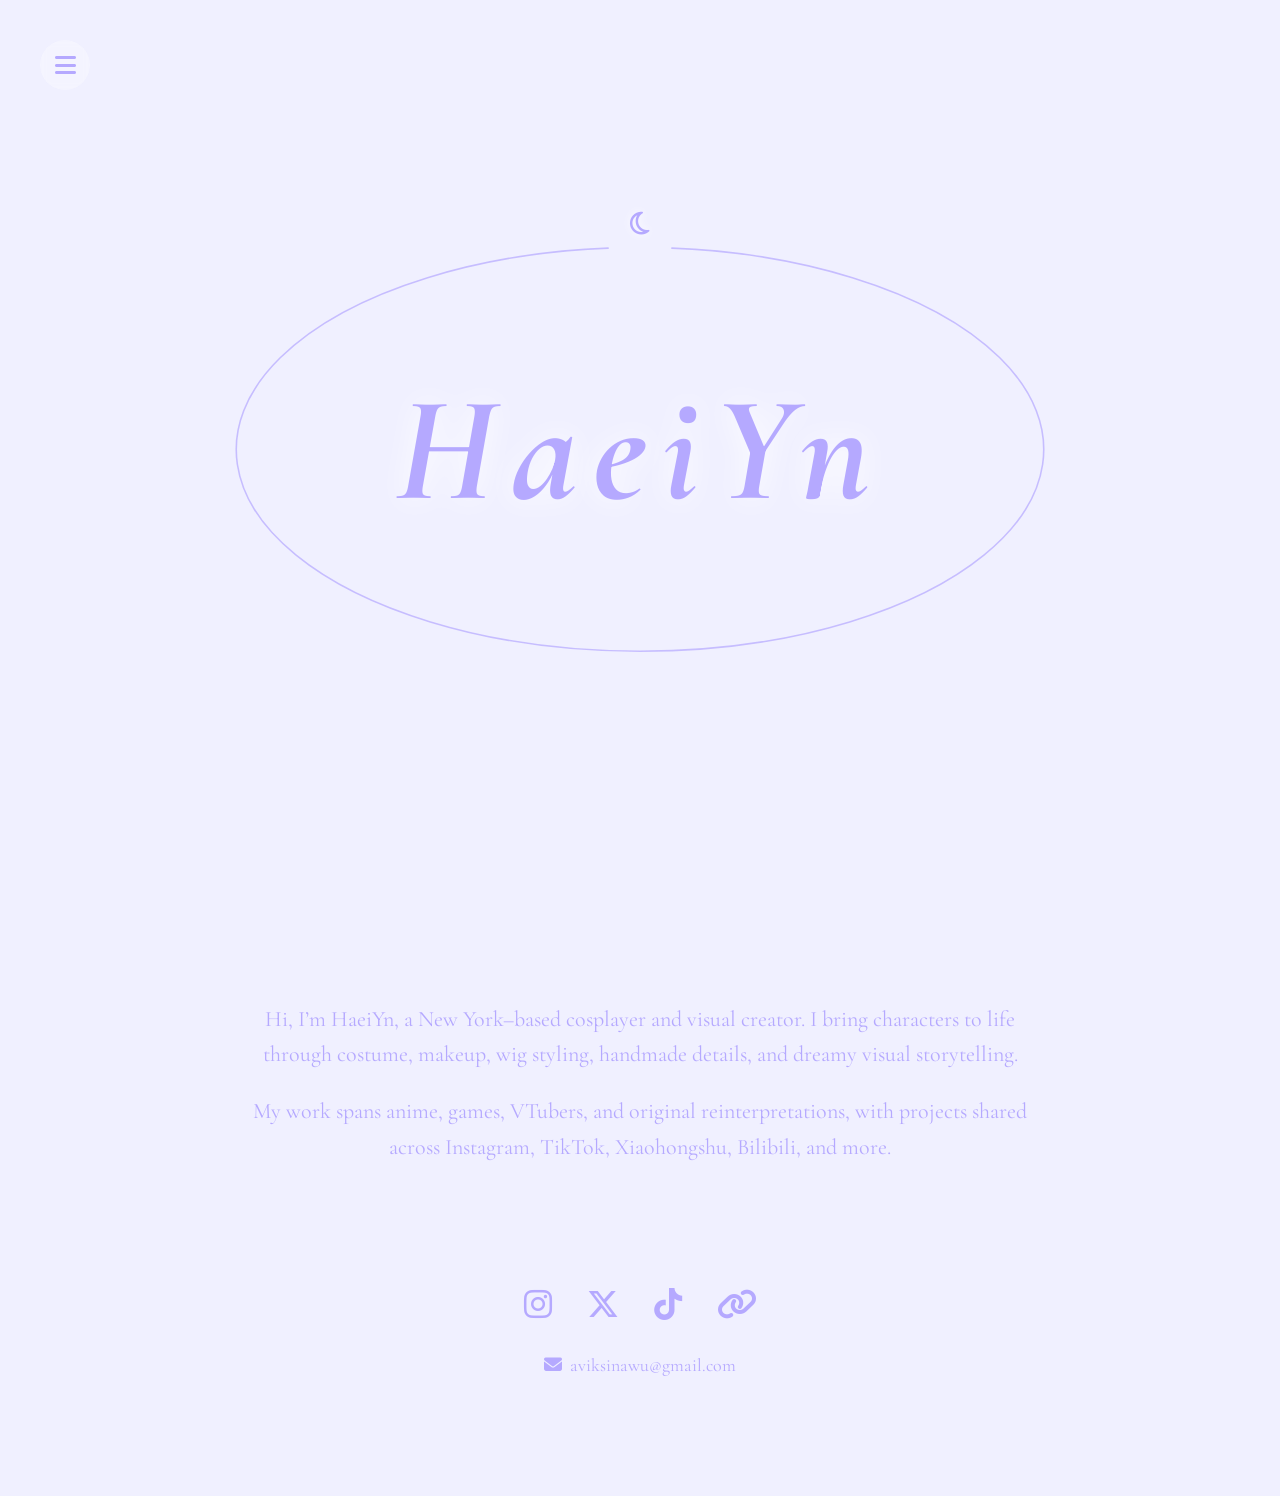
==== index.html @ db2ead0e "Add files via upload" ====
<!DOCTYPE html>
<html lang="zh-CN">
<head>
    <meta charset="UTF-8">
    <meta name="viewport" content="width=device-width, initial-scale=1.0">
    <title>HaeiYn - Dreamy Portal</title>
    
    <link href="https://fonts.googleapis.com/css2?family=Cormorant+Garamond:ital,wght@1,300&display=swap" rel="stylesheet">
    <link rel="stylesheet" href="https://cdnjs.cloudflare.com/ajax/libs/font-awesome/6.4.2/css/all.min.css">
    
    <style>
        :root {
            --main-purple: #b5a9ff;
            --glass-white: rgba(255, 255, 255, 0.2);
        }

        html, body {
            margin: 0; padding: 0;
            width: 100%; min-height: 100%;
            overflow-x: hidden;
            overflow-y: auto; 
            background-color: #f0f0ff;
        }

        /* --- 修正后的椭圆容器 --- */
        .decor-container {
            position: absolute;
            top: 50%; left: 50%;
            transform: translate(-50%, -50%);
            width: 90vw;
            max-width: 850px;
            height: 50vw;
            max-height: 450px;
            z-index: 5;
            pointer-events: none;
            display: flex;
            justify-content: center;
        }

        .ellipse-svg {
            width: 100%;
            height: 100%;
        }

        .ellipse-path {
            fill: none;
            stroke: var(--main-purple);
            stroke-width: 1.5;
            opacity: 0.7;
            stroke-linecap: round;
        }

        /* 月亮位置 */
        .moon-icon-wrap {
            position: absolute;
            top: -15px; /* 根据椭圆弧度微调 */
            color: var(--main-purple);
            font-size: 26px;
            text-shadow: 0 0 10px white;
            z-index: 11;
        }

        /* 英雄标题 */
        .hero-title {
            position: absolute;
            top: 50%; left: 50%;
            transform: translate(-50%, -50%);
            font-family: 'Cormorant Garamond', serif;
            font-style: italic;
            font-size: clamp(60px, 12vw, 150px);
            color: var(--main-purple);
            letter-spacing: 15px;
            text-shadow: 0 0 30px white;
            z-index: 10;
            margin: 0;
            text-align: center;
            pointer-events: none;
        }

        /* 下方简介内容 */
        .info-container {
            margin-top: 100vh; 
            padding: 80px 20px 120px;
            text-align: center;
            position: relative;
            z-index: 10;
            display: flex;
            flex-direction: column;
            align-items: center;
        }

        .intro-text {
            font-family: 'Cormorant Garamond', serif;
            font-size: 22px;
            color: var(--main-purple);
            max-width: 800px;
            line-height: 1.6;
            margin-bottom: 40px;
        }

        .social-links {
            display: flex;
            justify-content: center;
            gap: 35px;
            margin-top: 60px;
            margin-bottom: 30px;
        }

        .social-links a {
            color: var(--main-purple); 
            font-size: 32px;
            text-decoration: none;
        }

        .email-link {
            display: block;
            color: var(--main-purple); 
            text-decoration: none;
            font-family: 'Cormorant Garamond', serif;
            font-size: 18px;
        }

        /* 侧边栏 */
        .sidebar {
            position: fixed; left: -300px; top: 5vh; width: 280px; height: 90vh;
            background: var(--glass-white);
            backdrop-filter: blur(25px) saturate(150%);
            border-radius: 40px; border: 1px solid rgba(255, 255, 255, 0.4);
            display: flex; flex-direction: column; padding: 30px 10px;
            box-sizing: border-box; transition: all 0.6s cubic-bezier(0.16, 1, 0.3, 1);
            z-index: 100;
        }
        .sidebar.active { left: 30px; }
        .menu-toggle {
            position: fixed; top: 40px; left: 40px; width: 50px; height: 50px;
            display: flex; align-items: center; justify-content: center;
            color: var(--main-purple); font-size: 24px; cursor: pointer;
            z-index: 110; background: rgba(255, 255, 255, 0.3);
            border-radius: 50%; backdrop-filter: blur(5px);
        }
        .nav-link {
            display: flex; align-items: center; padding: 16px 20px;
            color: #8a96cc; text-decoration: none; border-radius: 20px;
            margin-bottom: 8px; font-size: 15px;
        }
        .nav-link.active { background: white; color: var(--main-purple); font-weight: bold; }
        .nav-link i { margin-right: 12px; width: 25px; text-align: center; }
        .sidebar-footer { margin-top: auto; text-align: center; color: var(--main-purple); opacity: 0.5; font-size: 24px; }
    </style>
</head>
<body>

    <div class="decor-container">
        <svg class="ellipse-svg" viewBox="0 0 800 400" preserveAspectRatio="xMidYMid meet">
            <path d="M 430 10 
                     A 380 190 0 1 1 370 10" 
                  class="ellipse-path" />
        </svg>
        <div class="moon-icon-wrap">
            <i class="fa-regular fa-moon"></i>
        </div>
    </div>

    <div class="menu-toggle" onclick="toggleSidebar(event)">
        <i class="fa-solid fa-bars"></i>
    </div>

    <nav class="sidebar" id="sidebar">
        <div style="height: 60px;"></div> 
        <a href="index.html" class="nav-link active"><i class="fa-solid fa-house"></i>Home</a>
        <a href="events.html" class="nav-link"><i class="fa-solid fa-star"></i>Events & Collab</a>
        <a href="cosplay.html" class="nav-link"><i class="fa-solid fa-ribbon"></i>Cosplay Works</a>
        <a href="handmade.html" class="nav-link"><i class="fa-solid fa-paint-brush"></i>Handmade</a>
        <a href="photo.html" class="nav-link"><i class="fa-solid fa-camera"></i>Photos</a>
        <div class="sidebar-footer"><i class="fa-solid fa-ribbon"></i></div>
    </nav>

    <h1 class="hero-title">HaeiYn</h1>

    <div class="info-container">
        <div class="intro-text">
            <p>Hi, I’m HaeiYn, a New York–based cosplayer and visual creator. I bring characters to life through costume, makeup, wig styling, handmade details, and dreamy visual storytelling.</p>
            <p>My work spans anime, games, VTubers, and original reinterpretations, with projects shared across Instagram, TikTok, Xiaohongshu, Bilibili, and more.</p>
        </div>

        <div class="social-links">
            <a href="https://www.instagram.com/haeiyn_?igsh=MWw2cG51NTB1cTNjbg%3D%3D&utm_source=qr" target="_blank"><i class="fa-brands fa-instagram"></i></a>
            <a href="https://x.com/haeiyn_?s=21&t=6MJEkQIv5Ny45g6rwdf0PQ" target="_blank"><i class="fa-brands fa-x-twitter"></i></a>
            <a href="https://www.tiktok.com/@haeiyn" target="_blank"><i class="fa-brands fa-tiktok"></i></a>
            <a href="https://xhslink.com/a/6zTeWTgzHrK" target="_blank"><i class="fa-solid fa-link"></i></a>
        </div>

        <a href="mailto:aviksinawu@gmail.com" class="email-link">
            <i class="fa-solid fa-envelope" style="margin-right: 8px;"></i>aviksinawu@gmail.com
        </a>
    </div>

    <script>
        function toggleSidebar(event) {
            event.stopPropagation();
            const sidebar = document.getElementById('sidebar');
            sidebar.classList.toggle('active');
        }

        document.addEventListener('click', function(event) {
            const sidebar = document.getElementById('sidebar');
            if (sidebar.classList.contains('active') && !sidebar.contains(event.target)) {
                sidebar.classList.remove('active');
            }
        });
    </script>
</body>
</html>
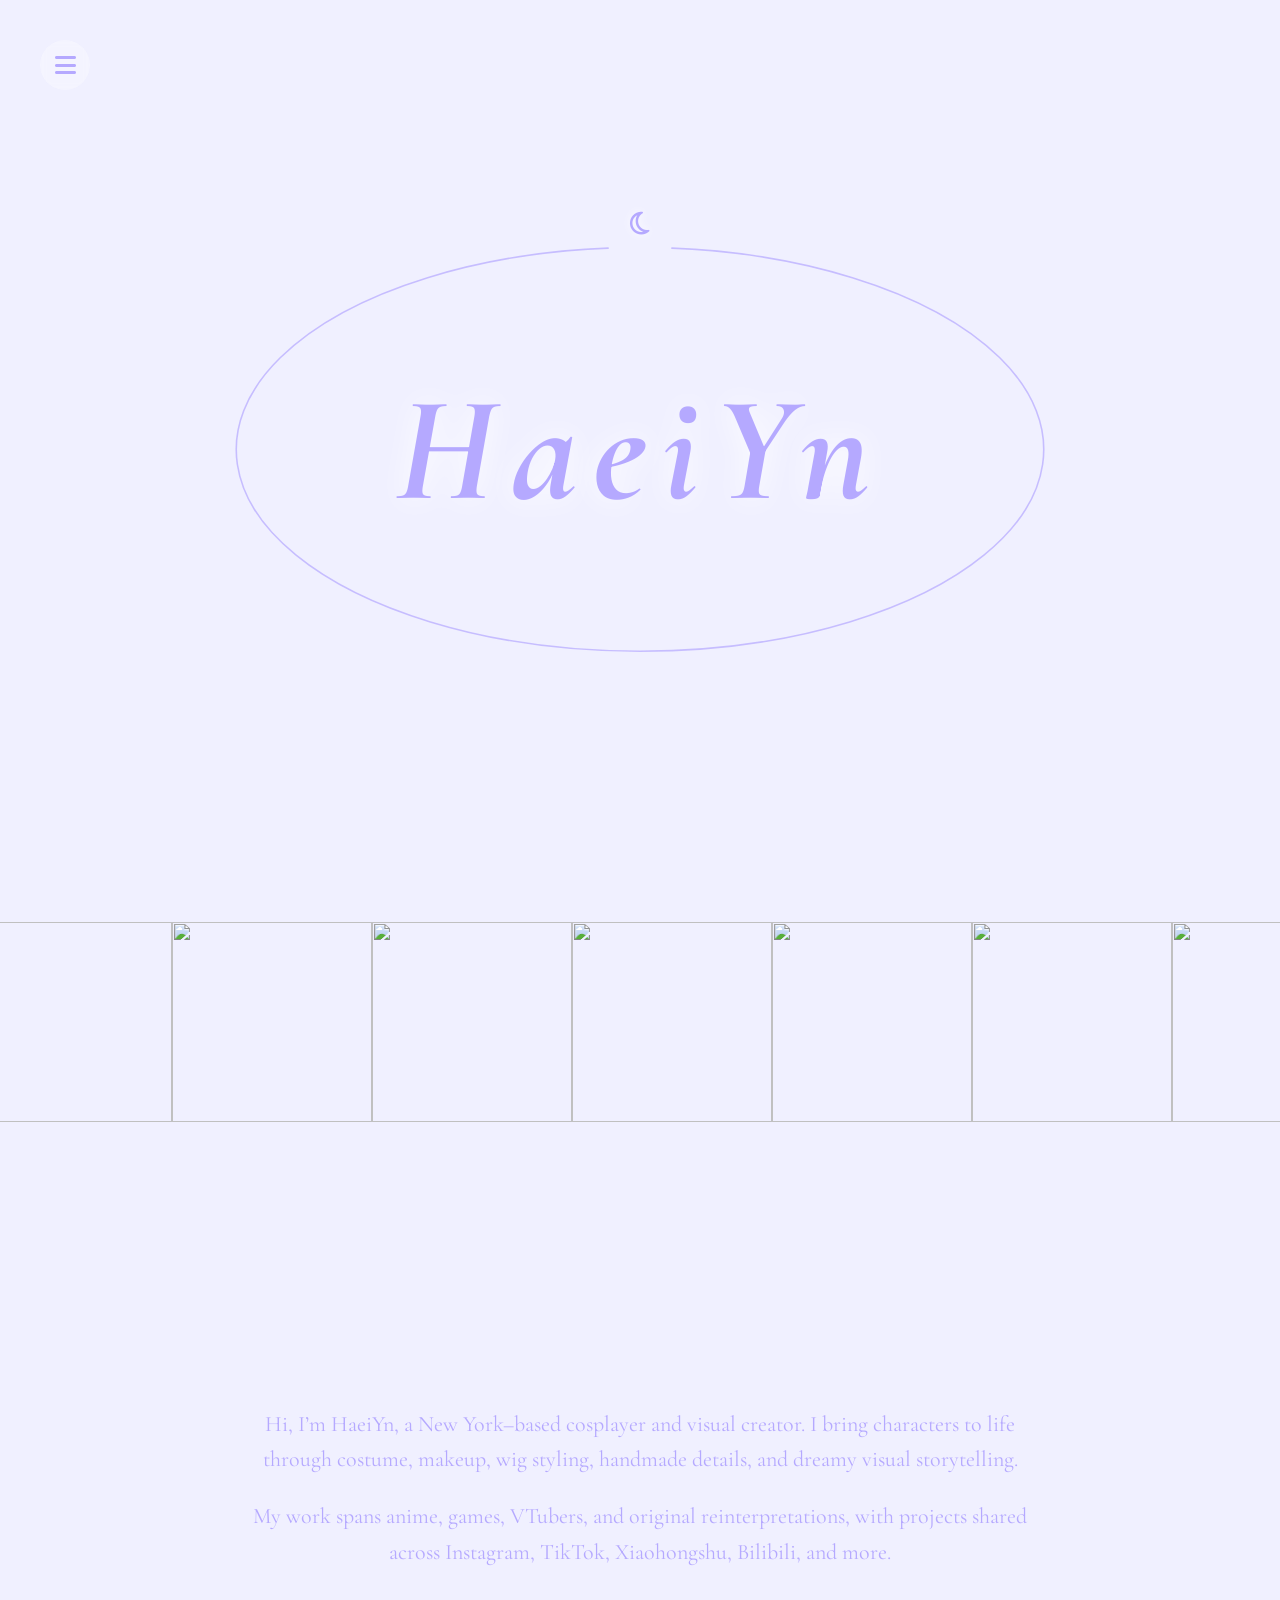
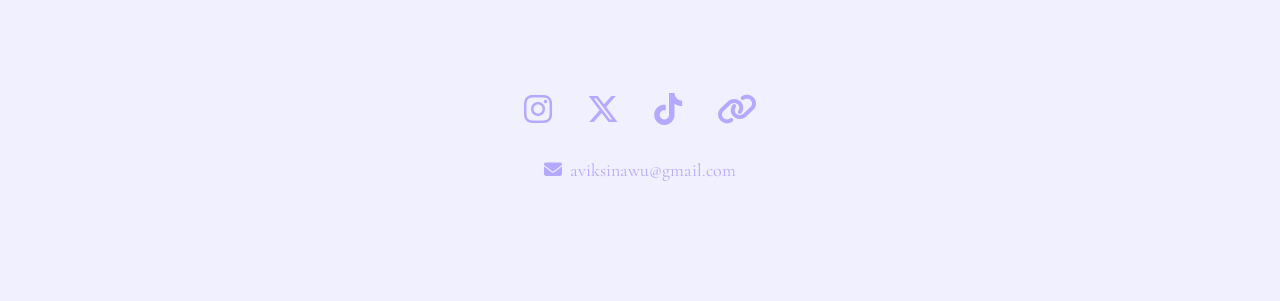
==== commit fd3c19f1: "Add files via upload" ====
--- a/index.html
+++ b/index.html
@@ -50,17 +50,15 @@
             stroke-linecap: round;
         }
 
-        /* 月亮位置 */
         .moon-icon-wrap {
             position: absolute;
-            top: -15px; /* 根据椭圆弧度微调 */
+            top: -15px;
             color: var(--main-purple);
             font-size: 26px;
             text-shadow: 0 0 10px white;
             z-index: 11;
         }
 
-        /* 英雄标题 */
         .hero-title {
             position: absolute;
             top: 50%; left: 50%;
@@ -77,9 +75,59 @@
             pointer-events: none;
         }
 
-        /* 下方简介内容 */
+        /* --- 环形无限轮播区域 --- */
+        .project-carousel-section {
+            position: absolute;
+            top: 98%; 
+            left: 0;
+            width: 100%;
+            height: 280px;
+            z-index: 12;
+            overflow-x: auto;
+            overflow-y: hidden;
+            display: flex;
+            align-items: center;
+            scrollbar-width: none;
+            -ms-overflow-style: none;
+            /* scroll-snap-type: x mandatory; 如果你希望有强烈的对齐感可以开启 */
+        }
+
+        .project-carousel-section::-webkit-scrollbar {
+            display: none;
+        }
+
+        .carousel-track {
+            display: flex;
+            width: max-content;
+        }
+
+        .carousel-item {
+            width: 200px;
+            height: 200px;
+            margin: 0;
+            border-radius: 0;
+            flex-shrink: 0;
+            cursor: pointer;
+            transition: transform 0.4s cubic-bezier(0.175, 0.885, 0.32, 1.275);
+            /* scroll-snap-align: start; */
+        }
+
+        .carousel-item img {
+            width: 100%;
+            height: 100%;
+            object-fit: cover;
+            display: block;
+        }
+
+        .carousel-item:hover {
+            transform: scale(1.15);
+            z-index: 20;
+            box-shadow: 0 10px 30px rgba(0,0,0,0.2);
+        }
+
+        /* --- 底部布局 --- */
         .info-container {
-            margin-top: 100vh; 
+            margin-top: 145vh; 
             padding: 80px 20px 120px;
             text-align: center;
             position: relative;
@@ -120,7 +168,7 @@
             font-size: 18px;
         }
 
-        /* 侧边栏 */
+        /* 侧边栏保持不变 */
         .sidebar {
             position: fixed; left: -300px; top: 5vh; width: 280px; height: 90vh;
             background: var(--glass-white);
@@ -152,13 +200,9 @@
 
     <div class="decor-container">
         <svg class="ellipse-svg" viewBox="0 0 800 400" preserveAspectRatio="xMidYMid meet">
-            <path d="M 430 10 
-                     A 380 190 0 1 1 370 10" 
-                  class="ellipse-path" />
+            <path d="M 430 10 A 380 190 0 1 1 370 10" class="ellipse-path" />
         </svg>
-        <div class="moon-icon-wrap">
-            <i class="fa-regular fa-moon"></i>
-        </div>
+        <div class="moon-icon-wrap"><i class="fa-regular fa-moon"></i></div>
     </div>
 
     <div class="menu-toggle" onclick="toggleSidebar(event)">
@@ -168,14 +212,28 @@
     <nav class="sidebar" id="sidebar">
         <div style="height: 60px;"></div> 
         <a href="index.html" class="nav-link active"><i class="fa-solid fa-house"></i>Home</a>
-        <a href="events.html" class="nav-link"><i class="fa-solid fa-star"></i>Events & Collab</a>
-        <a href="cosplay.html" class="nav-link"><i class="fa-solid fa-ribbon"></i>Cosplay Works</a>
-        <a href="handmade.html" class="nav-link"><i class="fa-solid fa-paint-brush"></i>Handmade</a>
-        <a href="photo.html" class="nav-link"><i class="fa-solid fa-camera"></i>Photos</a>
+        <a href="Collaborations & Events.html" class="nav-link"><i class="fa-solid fa-star"></i>Collaborations & Events</a>
+        <a href="Cosplay.html" class="nav-link"><i class="fa-solid fa-ribbon"></i>Creative Projects</a>
+        <a href="handmade.html" class="nav-link"><i class="fa-solid fa-paint-brush"></i>Craft & Production</a>
+        <a href="photo.html" class="nav-link"><i class="fa-solid fa-camera"></i>Visuals</a>
         <div class="sidebar-footer"><i class="fa-solid fa-ribbon"></i></div>
     </nav>
 
     <h1 class="hero-title">HaeiYn</h1>
+
+    <!-- 无限环形轮播 -->
+    <div class="project-carousel-section" id="carouselSection">
+       <div class="carousel-track" id="carouselTrack">
+            <!-- 组1 (用于向左划到底时的衔接) -->
+            <div class="carousel-item"><img src="p1.jpg"></div><div class="carousel-item"><img src="p2.jpg"></div><div class="carousel-item"><img src="p3.jpg"></div><div class="carousel-item"><img src="p4.jpg"></div><div class="carousel-item"><img src="p5.jpg"></div><div class="carousel-item"><img src="p6.jpg"></div><div class="carousel-item"><img src="p7.jpg"></div><div class="carousel-item"><img src="p8.jpg"></div>
+            
+            <!-- 组2 (中间组，用户看到的初始画面) -->
+            <div class="carousel-item"><img src="p1.jpg"></div><div class="carousel-item"><img src="p2.jpg"></div><div class="carousel-item"><img src="p3.jpg"></div><div class="carousel-item"><img src="p4.jpg"></div><div class="carousel-item"><img src="p5.jpg"></div><div class="carousel-item"><img src="p6.jpg"></div><div class="carousel-item"><img src="p7.jpg"></div><div class="carousel-item"><img src="p8.jpg"></div>
+            
+            <!-- 组3 (用于向右划到底时的衔接) -->
+            <div class="carousel-item"><img src="p1.jpg"></div><div class="carousel-item"><img src="p2.jpg"></div><div class="carousel-item"><img src="p3.jpg"></div><div class="carousel-item"><img src="p4.jpg"></div><div class="carousel-item"><img src="p5.jpg"></div><div class="carousel-item"><img src="p6.jpg"></div><div class="carousel-item"><img src="p7.jpg"></div><div class="carousel-item"><img src="p8.jpg"></div>
+        </div>
+    </div>
 
     <div class="info-container">
         <div class="intro-text">
@@ -184,8 +242,8 @@
         </div>
 
         <div class="social-links">
-            <a href="https://www.instagram.com/haeiyn_?igsh=MWw2cG51NTB1cTNjbg%3D%3D&utm_source=qr" target="_blank"><i class="fa-brands fa-instagram"></i></a>
-            <a href="https://x.com/haeiyn_?s=21&t=6MJEkQIv5Ny45g6rwdf0PQ" target="_blank"><i class="fa-brands fa-x-twitter"></i></a>
+            <a href="https://www.instagram.com/haeiyn_?" target="_blank"><i class="fa-brands fa-instagram"></i></a>
+            <a href="https://x.com/haeiyn_?" target="_blank"><i class="fa-brands fa-x-twitter"></i></a>
             <a href="https://www.tiktok.com/@haeiyn" target="_blank"><i class="fa-brands fa-tiktok"></i></a>
             <a href="https://xhslink.com/a/6zTeWTgzHrK" target="_blank"><i class="fa-solid fa-link"></i></a>
         </div>
@@ -195,19 +253,62 @@
         </a>
     </div>
 
-    <script>
-        function toggleSidebar(event) {
-            event.stopPropagation();
-            const sidebar = document.getElementById('sidebar');
-            sidebar.classList.toggle('active');
-        }
-
-        document.addEventListener('click', function(event) {
-            const sidebar = document.getElementById('sidebar');
-            if (sidebar.classList.contains('active') && !sidebar.contains(event.target)) {
-                sidebar.classList.remove('active');
-            }
+   <script>
+    function toggleSidebar(event) {
+        event.stopPropagation();
+        const sidebar = document.getElementById('sidebar');
+        sidebar.classList.toggle('active');
+    }
+
+    document.addEventListener('click', function(event) {
+        const sidebar = document.getElementById('sidebar');
+        if (sidebar.classList.contains('active') && !sidebar.contains(event.target)) {
+            sidebar.classList.remove('active');
+        }
+    });
+
+    // --- Ring 无限循环逻辑 ---
+    const section = document.getElementById('carouselSection');
+    const itemWidth = 200;
+    const totalOriginalItems = 8;
+    const groupWidth = itemWidth * totalOriginalItems;
+    let isPaused = false;
+
+    // 1. 初始化位置：跳转到中间那组图
+    section.scrollLeft = groupWidth;
+
+    // 2. 自动播放逻辑
+    function autoMove() {
+        if (isPaused) return;
+        section.scrollBy({ left: 2, behavior: 'auto' }); // 极小步长实现平滑缓慢流动
+    }
+    let autoTimer = setInterval(autoMove, 20); // 50fps 的平滑感
+
+    // 3. 核心：Ring 检测
+    section.addEventListener('scroll', () => {
+        const currentScroll = section.scrollLeft;
+
+        // 如果向右划到了第三组的开头，瞬间跳回中间组的开头
+        if (currentScroll >= groupWidth * 2) {
+            section.scrollLeft = groupWidth;
+        }
+        // 如果向左划到了第一组的末尾，瞬间跳回中间组的末尾
+        if (currentScroll <= 0) {
+            section.scrollLeft = groupWidth;
+        }
+    });
+
+    // 4. 交互：鼠标悬停暂停流动
+    section.addEventListener('mouseenter', () => isPaused = true);
+    section.addEventListener('mouseleave', () => isPaused = false);
+
+    // 5. 点击跳转逻辑（示例：点击任何图跳转到对应页面）
+    const items = document.querySelectorAll('.carousel-item');
+    items.forEach(item => {
+        item.addEventListener('click', () => {
+            window.location.href = "Cosplay.html";
         });
-    </script>
+    });
+</script>
 </body>
 </html>
